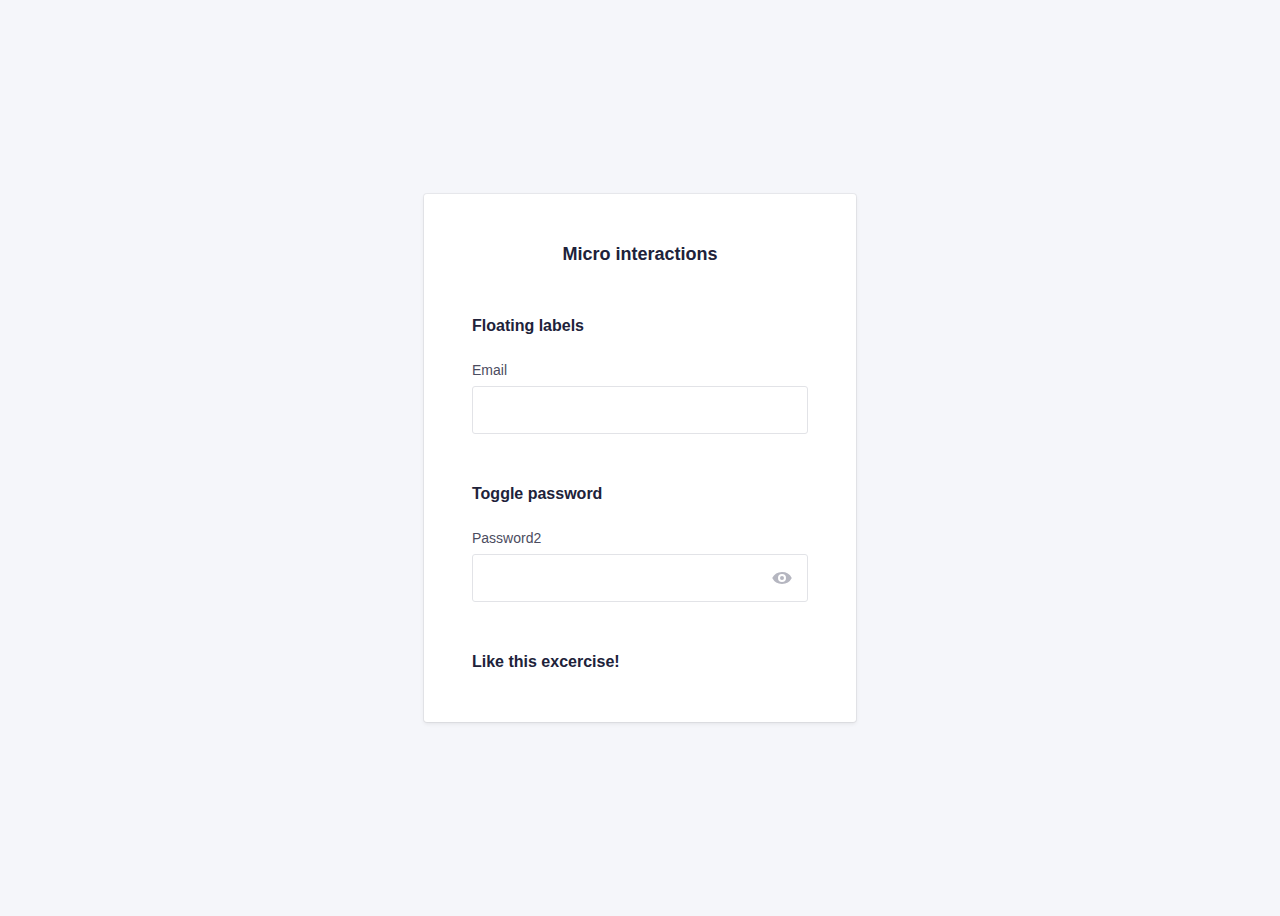
==== interactions.html @ 1d9cc1f0 "form validation" ====
<!doctype html>
<html lang="en">

<head>
    <meta charset="utf-8">
    <meta http-equiv="x-ua-compatible" content="ie=edge">
    <title>Blockport - Custom input types</title>
    <meta name="description" content="This is my HTML5 boilerplate.">
    <meta name="viewport" content="width=device-width, initial-scale=1.0">
    <meta name="msapplication-TileColor" content="#3385FF">
    <meta name="theme-color" content="#3385FF">

    <link rel="apple-touch-icon" sizes="180x180" href="apple-touch-icon.png">
    <link rel="icon" type="image/png" sizes="32x32" href="favicon-32x32.png">
    <link rel="icon" type="image/png" sizes="16x16" href="favicon-16x16.png">
    <link rel="manifest" href="site.webmanifest">
    <link rel="mask-icon" href="safari-pinned-tab.svg" color="#3385FF">

    <link rel="stylesheet" href="css/normalize.css">
    <link rel="stylesheet" href="css/screen.css">

    <script src="script/app.js"></script>
</head>

<body>
    <section class="o-row o-row--lg o-row--login o-row--beta">
        <div class="o-container u-max-width-xs">
            <form class="c-card" action="#">
                <div class="c-card__body">
                    <h2 class="c-card__title">
                        Micro interactions
                    </h2>
                    <div class="o-section">
                        <h5>
                            Floating labels
                        </h5>
                        <p class="c-form-field">
                            <label class="c-label" for="username">
                                Email
                            </label>
                            <input class="c-input" type="email" name="username" id="username" required>
                        </p>
                    </div>
                    <div class="o-section">
                        <h5>
                            Toggle password
                        </h5>
                        <p class="c-form-field">
                            <label class="c-label" for="password">Password2</label>


                            <span class="c-password-toggle-container">
                                <input class="js-password-input c-input c-input--password-with-toggle" type="password" name="password" id="password" required>

                                <span class="c-password-toggle">
                                    <input class="o-hide-accessible c-password-toggle__checkbox js-password-toggle" type="checkbox" id="visibilityToggle">
                                    <label class="c-password-toggle__label" for="visibilityToggle">
                                        <svg class="c-password-toggle__symbol c-password-toggle__symbol--show" xmlns="http://www.w3.org/2000/svg" viewBox="0 0 20 20">
                                            <path d="M6.4,133.876a11,11,0,0,1,19.571-.061l.029.061a11,11,0,0,1-19.571.061l-.029-.061Zm9.8,4a4,4,0,1,0,0-8h0a4,4,0,0,0,0,8Zm0-2a2,2,0,0,1,0-4h0a2,2,0,1,1,0,4Z"
                                                  transform="translate(-6.2 -123.876)" />
                                        </svg>
                                        <svg class="c-password-toggle__symbol c-password-toggle__symbol--hide" xmlns="http://www.w3.org/2000/svg" viewBox="0 0 20 20">
                                            <path d="M19.009,73.18l-1.77,1.78a3.908,3.908,0,0,0-1.037-.137,4,4,0,0,0-3.857,5.065l-.007-.028-2.76,2.75A11.106,11.106,0,0,1,6.4,78.82,11.014,11.014,0,0,1,19.076,73.2L19,73.18Zm3.8,1.85a11.163,11.163,0,0,1,3.2,3.79,11.014,11.014,0,0,1-12.7,5.622l.077.018,1.77-1.78a3.907,3.907,0,0,0,1.037.137,4,4,0,0,0,3.857-5.065l.007.028,2.76-2.75Zm-.25-3.99,1.42,1.42L9.839,86.6l-1.42-1.42Z"
                                                  transform="translate(-6.199 -68.82)" />
                                        </svg>
                                        <span class="o-hide-accessible">Toggle password visiblity</span>
                                    </label>
                                </span>



                            </span>

                        </p>
                    </div>
                    <div class="o-section">
                        <h5>
                            Like this excercise!
                        </h5>
                    </div>

                </div>
            </form>
        </div>
    </section>
</body>

</html>
---- css/screen.css ----
/*------------------------------------*\
#FONTS
\*------------------------------------*/

@font-face {
    font-family: "Inter Web";
    font-weight: 400;
    src: url("../fonts/Inter-Regular.woff2") format("woff2")
}

@font-face {
    font-family: "Inter Web";
    font-weight: 600;
    src: url("../fonts/Inter-SemiBold.woff2") format("woff2")
}

/*------------------------------------*\
#Variables
\*------------------------------------*/

:root {
    /* Global colors */
    --global-color-alpha-light: #4F95FF;
    --global-color-alpha: #3385FF;
    --global-color-alpha-dark: #2E77E6;
    --global-color-alpha-x-dark: #1B4186;
    --global-color-alpha-transparent: #3385ffbf;
    --global-color-alpha-x-transparent: #3385ff4d;

    --global-color-neutral-xxxx-light: #F5F6FA;
    --global-color-neutral-xxx-light: #E2E3E7;
    --global-color-neutral-xx-light: #caccd4;
    --global-color-neutral-x-light: #b5b6c0;
    --global-color-neutral-light: #a0a1ad;
    --global-color-neutral: #8b8c9a;
    --global-color-neutral-dark: #757787;
    --global-color-neutral-x-dark: #606274;
    --global-color-neutral-xx-dark: #4b4c60;
    --global-color-neutral-xxx-dark: #35374d;
    --global-color-neutral-xxxx-dark: #20223a;

    /* global page settings */
    --global-html-color: var(--global-color-neutral-xxxx-dark);
    --global-html-backgroundColor: var(--global-color-neutral-xxxx-light);
    --global-selection-backgroundColor: var(--global-color-alpha);    

    /* borders */
    --global-borderRadius: 3px;
    --global-borderWidth: 1px;

    /* transitions */
    --global-transitionTiming-alpha: .1s ease-out;

    /* Baseline settings */
    --global-baseline: 8px;         
    --global-whitespace: calc(var(--global-baseline) * 3); /* = 24px */

    --global-whitespace-xs: calc(var(--global-baseline) / 2); /* = 4px */
    --global-whitespace-sm: calc(var(--global-baseline) * 1); /*  = 8px */
    --global-whitespace-md: calc(var(--global-baseline) * 2); /*  = 16px */
    --global-whitespace-lg: calc(var(--global-baseline) * 4); /*  = 32px */
    --global-whitespace-xl: calc(var(--global-whitespace) * 2); /*  = 48px */
    --global-whitespace-xxl: calc(var(--global-whitespace) * 3); /*  = 72px */

    /* forms */
    --global-placeholder-color: var(--global-color-neutral-x-light);
    --global-input-backgroundColor: White;
    --global-input-color: var(--global-color-neutral-xxxx-dark);
    --global-input-borderColor: var(--global-color-neutral-xxx-light);
    --global-input-hover-borderColor: var(--global-color-neutral-xx-light);
    --global-input-focus-borderColor: var(--global-color-alpha);
    --global-input-focus-boxShadowColor: var(--global-color-alpha-x-transparent);
    --global-input-focus-boxShadow: 0 0 0 3px var(--global-input-focus-boxShadowColor);
    --global-input-error-borderColor: orangered;

    /* TODO */
    --global-color-error: crimson;
    
}

/*------------------------------------*\
#GENERIC
\*------------------------------------*/

/*
    Generic: Page
    ---
    Global page styles + universal box-sizing:
*/

html {
    background-color: var(--global-html-backgroundColor);
    color: var(--global-html-color);
    font-size: 16px;
    line-height: 1.5;
    font-family: "Inter Web", Helvetica, arial, sans-serif;
    box-sizing: border-box;
    -webkit-font-smoothing: antialiased;
    -moz-osx-font-smoothing: grayscale;
}

*,
*:before,
*:after {
    box-sizing: inherit;
}

/*
* Remove text-shadow in selection highlight:
* https://twitter.com/miketaylr/status/12228805301
*
* Customize the background color to match your design.
*/

::-moz-selection {
    background: var(--global-selection-backgroundColor);
    color: white;
    text-shadow: none;
}

::selection {
    background: var(--global-selection-backgroundColor);
    color: white;
    text-shadow: none;
}

/*------------------------------------*\
#Elements
\*------------------------------------*/

/*
Elements: Images
---
Default markup for images to make them responsive
*/

img {
    max-width: 100%;
    vertical-align: top;
}

/*
    Elements: typography
    ---
    Default markup for typographic elements
*/

h1,
h2,
h3 {
    font-weight: 600;
}

h1 {
    font-size: 36px;
    line-height: 48px;
    margin: 0 0 var(--global-whitespace);
}

h2 {
    font-size: 32px;
    line-height: 40px;
    margin: 0 0 var(--global-whitespace);
}

h3 {
    font-size: 26px;
    line-height: 32px;
    margin: 0 0 var(--global-whitespace);
}

h4,
h5,
h6 {
    font-size: 16px;
    font-weight: 600;
    line-height: 24px;
    margin: 0 0 var(--global-whitespace);
}

p,
ol,
ul,
dl,
table,
address,
figure {
    margin: 0 0 var(--global-whitespace);
}

ul,
ol {
    padding-left: var(--global-whitespace);
}

li ul,
li ol {
    margin-bottom: 0;
}

blockquote {
    font-style: normal;
    font-size: 23px;
    line-height: 32px;
    margin: 0 0 var(--global-whitespace);
}

blockquote * {
    font-size: inherit;
    line-height: inherit;
}

figcaption {
    font-weight: 400;
    font-size: 12px;
    line-height: 16px;
    margin-top: var(--global-whitespace-sm);
}

hr {
    border: 0;
    height: 1px;
    background: LightGrey;
    margin: 0 0 var(--global-whitespace);
}

a,
a:visited {
    transition: all var(--global-transitionTiming-alpha);
    color: var(--global-color-alpha);
    outline-color: var(--global-link-BoxShadowColor);
    outline-width: medium;
    outline-offset: 2px;
}

a:hover,
a:focus {
    color: var(--global-color-alpha-light);
}

a:active {
    color: var(--global-color-alpha-dark);
}

label,
input {
    display: block;
}

select {
    width: 100%;
}

input::placeholder {
    color: var(--global-placeholder-color);
}

/*------------------------------------*\
#OBJECTS
\*------------------------------------*/

/*
    Objects: Row
    ---
    Creates a horizontal row that stretches the viewport and adds padding around children
*/

.o-row {
    position: relative;
    padding: var(--global-whitespace) var(--global-whitespace) 0;
}

.o-row--login {
    min-height: 100vh;
    display: flex;
    align-items: center;
}

/* size modifiers */

.o-row--lg {
    padding-top: var(--global-whitespace-xl);
    padding-bottom: var(--global-whitespace);
}

.o-row--xl {
    padding-top: var(--global-whitespace-xxl);
    padding-bottom: var(--global-whitespace-xl);
}

@media (min-width: 768px) {
    .o-row {
        padding-left: var(--global-whitespace-xl);
        padding-right: var(--global-whitespace-xl);
    }
}

@media (min-width: 992px) {
    .o-row--xl {
        padding-top: 96px;
        padding-bottom: var(--global-whitespace-xxl);
    }
}

/*
    Objects: Container
    ---
    Creates a horizontal container that sets de global max-width
*/

.o-container {
    margin-left: auto;
    margin-right: auto;
    max-width: 79.5em; /* 79.5 * 16px = 1272 */
    width: 100%;
}

/*
    Objects: section
    ---
    Creates vertical whitespace between adjacent sections inside a row
*/

.o-section {
    position: relative;
}

.o-section + .o-section {
    padding-top: var(--global-whitespace);
}

@media (min-width: 768px) {
    .o-section--lg + .o-section--lg,
    .o-section--xl + .o-section--xl {
        padding-top: var(--global-whitespace-xl);
    }
}

@media (min-width: 992px) {
    .o-section--xl + .o-section--xl {
        padding-top: var(--global-whitespace-xxl);
    }
}

/*
    Objects: Layout
    ---
    The layout object provides us with a column-style layout system. This object
    contains the basic structural elements, but classes should be complemented
    with width utilities
*/

.o-layout {
    display: flex;
    flex-wrap: wrap;
}

.o-layout__item {
    width: 100%;
}

/* gutter modifiers, these affect o-layout__item too */

.o-layout--gutter {
    margin: 0 -12px;
}

.o-layout--gutter > .o-layout__item {
    padding: 0 calc(var(--global-whitespace) / 2);
}

.o-layout--gutter-sm {
    margin: 0 -6px;
}

.o-layout--gutter-sm > .o-layout__item {
    padding: 0 6px;
}

.o-layout--gutter-lg {
    margin: 0 -24px;
}

.o-layout--gutter-lg > .o-layout__item {
    padding: 0 24px;
}

.o-layout--gutter-xl {
    margin: 0 -48px;
}

.o-layout--gutter-xl > .o-layout__item {
    padding: 0 var(--global-whitespace-xl);
}

/* reverse horizontal row modifier */

.o-layout--row-reverse {
    flex-direction: row-reverse;
}

/* Horizontal alignment modifiers*/

.o-layout--justify-start {
    justify-content: flex-start;
}

.o-layout--justify-end {
    justify-content: flex-end;
}

.o-layout--justify-center {
    justify-content: center;
}

.o-layout--justify-space-around {
    justify-content: space-around;
}

.o-layout--justify-space-evenly {
    justify-content: space-evenly;
}

.o-layout--justify-space-between {
    justify-content: space-between;
}

/* Vertical alignment modifiers */

.o-layout--align-start {
    align-items: flex-start;
}

.o-layout--align-end {
    align-items: flex-end;
}

.o-layout--align-center {
    align-items: center;
}

.o-layout--align-baseline {
    align-items: baseline;
}

/* Vertical alignment modifiers that only work if there is one than one flex item */

.o-layout--align-content-start {
    align-content: start;
}

.o-layout--align-content-end {
    align-content: end;
}

.o-layout--align-content-center {
    align-content: center;
}

.o-layout--align-content-space-around {
    align-content: space-around;
}

.o-layout--align-content-space-between {
    align-content: space-between;
}

/*
    Objects: List
    ---
    Small reusable object to remove default list styling from lists
*/

.o-list {
    list-style: none;
    padding: 0;
}

/*
    Object: Button reset
    ---
    Small button reset object
*/

.o-button-reset {
    border: none;
    margin: 0;
    padding: 0;
    width: auto;
    overflow: visible;
    background: transparent;

    /* inherit font & color from ancestor */
    color: inherit;
    font: inherit;

    /* Normalize `line-height`. Cannot be changed from `normal` in Firefox 4+. */
    line-height: normal;

    /* Corrects font smoothing for webkit */
    -webkit-font-smoothing: inherit;
    -moz-osx-font-smoothing: inherit;

    /* Corrects inability to style clickable `input` types in iOS */
    -webkit-appearance: none;
}

/*
    Object: Hide accessible
    ---
    Accessibly hide any element
*/

.o-hide-accessible {
    position: absolute;
    width: 1px;
    height: 1px;
    padding: 0;
    margin: -1px;
    overflow: hidden;
    clip: rect(0, 0, 0, 0);
    border: 0;
}

/*------------------------------------*\
#COMPONENTS
\*------------------------------------*/

/*
    Component: Logo
    ---
    Website main logo
*/

.c-logo {
    --logo__path--1--Fill: var(--global-color-neutral-xxxx-dark);
    --logo__path--2--Fill: var(--global-color-alpha);
    --logo__path--3--Fill: var(--global-color-alpha-x-dark);
    height: var(--global-whitespace);
    display: flex;
    align-items: center;
    justify-content: center;
    margin-bottom: var(--global-whitespace-xl);
}

.c-logo__symbol {
    height: 100%;
}

.c-logo__path--1 {
    fill: var(--logo__path--1--Fill);
}

.c-logo__path--2 {
    fill: var(--logo__path--2--Fill);
}

.c-logo__path--3 {
    fill: var(--logo__path--3--Fill);
}

/*
    Component: Card
    ---
    Card with box shadow
*/

.c-card {
    --card-backgroundColor: White;
    --card__footer-borderColor: var(--global-color-neutral-xxx-light);
    --card-borderRadius: var(--global-borderRadius);
    background-color: var(--card-backgroundColor);
    margin-bottom: var(--global-whitespace);
    border-radius: var(--card-borderRadius);
    box-shadow: 0 0 0 1px rgba(0,0,0, 0.05), 0 2px 4px rgba(0,0,0,.075);
    overflow: hidden;
}

/* Add padding to child for more flexibility */
.c-card__body,
.c-card__footer {
    padding: var(--global-whitespace) var(--global-whitespace) 0;
    overflow: auto; /* Fix margin collapse */
}

.c-card__footer {   
    text-align: center;
    border-top: 1px solid var(--card__footer-borderColor);
}

.c-card__title {
    text-align: center;
    font-size: 18px;
    line-height: var(--global-whitespace);
    font-weight: 600;
}

@media (min-width: 27em) {
    .c-card__body {
        padding: var(--global-whitespace-xl) var(--global-whitespace-xl) var(--global-whitespace);
    }

    .c-card__title {
        margin-bottom: var(--global-whitespace-xl);
    }
}

/*
    Component: Forms
    ---
    Everything form related here
*/

.has-error {
  --label-color: var(--global-color-error);
  --input-borderColor: var(--global-input-error-borderColor);
}


.c-form-field--option {
    display: flex;
    align-items: center;
}

/*
    Component: Input
    ---
    Class to put on all input="text" like form inputs
*/


.c-input {
    -webkit-appearance: none;
    -moz-appearance: none;
    appearance: none;
    width: 100%;
    border: var(--global-borderWidth) solid var(--input-borderColor, var(--global-input-borderColor));
    border-radius: var(--global-borderRadius);
    background-color: var(--global-input-backgroundColor);
    color: var(--global-input-color);
    font-family: inherit;
    font-size: 16px;
    line-height: calc(var(--global-baseline) * 3);
    padding: calc(var(--global-baseline) * 1.5 - var(--global-borderWidth)) var(--global-whitespace-md);
    outline: none;
    transition: border var(--global-transition-timing-alpha), box-shadow var(--global-transition-timing-alpha);
}

.c-input:invalid {
    box-shadow: unset;
}


.c-input:hover {
    border-color: var(--global-input-hover-borderColor);
}

.c-input:focus,
.c-input:active {
    border-color: var(--global-input-focus-borderColor);
    box-shadow: var(--global-input-focus-boxShadow);
}

/*
Input password with toggle checkbox on top of it needs
more padding on the right to avoid overlap
*/

.c-input--password-with-toggle {
    padding-right: 52px;
}

/* option input for checkboxes and radio buttons */

.c-option {
    margin-right: var(--global-whitespace-sm);
}

/*
    Component: Label
    ---
    Class to put on all form labels
*/

.c-label {
    display: flex;
    justify-content: space-between;
    margin-bottom: 0;
    padding-bottom: var(--global-whitespace-sm);
    font-size: 14px;
    line-height: 16px;
    color: var(--label-color, var(--global-color-neutral-xx-dark));
}

.c-label--option {
    padding-bottom: 0;
}

/*
    Component: Button
    ---
    Class to put on form buttons or
*/

.c-button {    
    --button-borderColor: var(--global-color-alpha-dark);
    --button-hover-borderColor: var(--global-color-alpha-dark);
    --button-active-borderColor: var(--global-color-alpha-dark);
    --button-focus-borderColor:var(--global-color-alpha-dark);
    --button-backgroundColor: var(--global-color-alpha);
    --button-hover-backgroundColor: var(--global-color-alpha-light);
    --button-active-backgroundColor: var(--global-color-alpha-dark);
    --button-focus-backgroundColor: var(--global-color-alpha);    
    --button-focus-boxShadow: var(--global-input-focus-boxShadow);
    font-size: 16px;
    font-weight: 600;
    border-radius: var(--global-borderRadius);
    border: 1px solid var(--button-borderColor);
    background-color: var(--button-backgroundColor);
    color: #fff;
    line-height: calc(var(--global-baseline) * 3);
    padding: calc(var(--global-baseline) * 1.5 - var(--global-borderWidth)) var(--global-whitespace-md);
    width: 100%;
    outline: none;
    box-shadow: var(--button-boxShadow, 0);
    transition: all var(--global-transitionTiming-alpha) var(--global-transitionEasing-out);
}

.c-button:hover {
    border-color: var(--button-hover-borderColor);
    background-color: var(--button-hover-backgroundColor);
}

.c-button:focus {
    background-color: var(--button-focus-backgroundColor);
    border-color: var(--button-focus-borderColor);
    box-shadow: var(--button-focus-boxShadow);
}

.c-button:active {
    background-color: var(--button-active-backgroundColor);
    border-color: var(--button-active-borderColor);
    box-shadow: var(--button-active-boxShadow, 0);
}

/*
    Component: Option list
*/

.c-option-list {
    margin-bottom: var(--global-whitespace);
}

.c-option-list__item {
    margin-bottom: calc(var(--global-whitespace) / 2);
}

/*
    Custom option
    ---
    Custom checkboxes & radio buttons
*/

/* Hide the actual input with the class .o-hide-accessible */

.c-custom-option {
    --custom-option__symbol-Fill: var(--global-color-alpha);
    display: flex;
    align-items: center;
}

.c-custom-option__fake-input {
    display: flex;
    align-items: center;
    justify-content: center;
    width: var(--global-whitespace-md);
    height: var(--global-whitespace-md);
    margin-right: var(--global-whitespace-sm);
    background: var(--global-input-backgroundColor);
    border: var(--global-borderWidth) solid var(--custom-option-borderColor, var(--global-input-borderColor));
    box-shadow: var(--custom-option-boxShadow, 0);
    transition: border var(--global-transitionTiming-alpha), box-shadow var(--global-transitionTiming-alpha);
}

.c-custom-option__fake-input--checkbox {
    border-radius: var(--global-borderRadius);
}

.c-custom-option__fake-input--radio {
    border-radius: 100%;
}

.c-custom-option__symbol {
    display: block;
    opacity: 0; /* Hide the symbol initially */
    transform: scale(.5);
    transition: transform var(--global-transitionTiming-alpha), opacity var(--global-transitionTiming-alpha);
}

.c-custom-option__fake-input--checkbox .c-custom-option__symbol {
    width: 10px;
    height: 10px;
    fill: var(--custom-option__symbol-Fill);
}

.c-custom-option__fake-input--radio .c-custom-option__symbol {
    background-color: var(--custom-option__symbol-Fill);
    border-radius: 100%;
    width: 6px;
    height: 6px;
}

/* hover state */

.c-custom-option:hover {
    --custom-option-borderColor: var(--global-input-hover-borderColor);
}

/* focused and active state */

.c-option--hidden:focus + .c-custom-option,
.c-option--hidden:active + .c-custom-option {
    --custom-option-borderColor: var(--global-input-focus-borderColor);
    --custom-option-boxShadow: var(--global-input-focus-boxShadow);
}

/* checked state */

.c-option--hidden:checked + .c-custom-option .c-custom-option__symbol {
    opacity: 1; /* Show the symbol when the invisible checkbox/radio button is checked */
    transform: scale(1);
}

/*
    Component: Custom Toggle
    ---
    Visually change a checkbox into a toggle
*/

.c-custom-toggle-list {
    --toggle-list-borderColor: var(--global-color-neutral-xxx-light);
    margin-bottom: var(--global-whitespace);
}

.c-custom-toggle-list__item {
    margin-bottom: calc(var(--global-whitespace) / 2);
}

.c-custom-toggle-list__item + .c-custom-toggle-list__item {
    padding-top: calc(var(--global-whitespace) / 2);
    border-top: 1px solid var(--toggle-list-borderColor);
}

.c-custom-toggle {
    --toggle-backgroundColor: var(--global-color-neutral-xxxx-light);
    --toggle-checked-borderColor: var(--global-color-alpha-dark);
    --toggle-checked-backgroundColor: var(--global-color-alpha);
    --toggle-focus-boxShadow: var(--global-input-focus-boxShadow);
    --toggle__switch-backgroundColor: White;
    --toggle__switch-checked-backgroundColor: White;
    --toggle__switch-transition: all var(--global-transitionTiming-alpha);
    display: flex;
    align-items: center;
}

.c-custom-toggle--inverted {
    flex-direction: row-reverse;
    justify-content: space-between;
}

.c-custom-toggle__fake-input {
    display: block;
    height: 24px;
    width: 48px;
    margin-right: var(--global-whitespace-md);
    background-color: var(--toggle-backgroundColor);
    border-radius: 32px;
    border: var(--global-borderWidth) solid var(--toggle-borderColor, var(--global-input-borderColor));
    transition: all var(--global-transitionTiming-alpha);
    box-shadow: var(--toggle-boxShadow, 0);
}

.c-custom-toggle--inverted .c-custom-toggle__fake-input {
    margin-right: 0;
}

.c-custom-toggle__fake-input::after {
    position: relative;
    display: block;
    content: '';
    height: 22px;
    width: 22px;
    border-radius: 22px;
    box-shadow: 0 1px 3px 1px rgba(0,0,0,.2);
    background-color: var(--toggle__switch-backgroundColor);
    transition: var(--toggle__switch-transition);
}

/* focused and active state */

.c-option--hidden:focus + .c-custom-toggle,
.c-option--hidden:active + .c-custom-toggle {
    --toggle-borderColor: var(--global-input-focus-borderColor);
    --toggle-boxShadow: var(--toggle-focus-boxShadow);
}

/* checked state */

.c-option--hidden:checked + .c-custom-toggle {
    --toggle-backgroundColor: var(--toggle-checked-backgroundColor);
    --toggle-borderColor: var(--toggle-checked-borderColor);
    --toggle__switch-backgroundColor: var(--toggle__switch-checked-backgroundColor);    
}

.c-option--hidden:checked + .c-custom-toggle .c-custom-toggle__fake-input::after {
    transform: translate(24px,0);
}

/* special active state */

.c-option--hidden:active + .c-custom-toggle .c-custom-toggle__fake-input::after {
    width: 28px;
}

.c-option--hidden:active:checked + .c-custom-toggle .c-custom-toggle__fake-input::after {
    margin-left: -6px;
}

/*
    Component: Custom Select
    ---
    Custom select dropdown
*/


.c-custom-select {
    display: block;
    position: relative;
}

.c-custom-select__symbol {
    width: var(--global-whitespace);
    height: var(--global-whitespace);
    position: absolute;
    top: calc(var(--global-whitespace) / 2);
    right: calc(var(--global-whitespace) / 2);
    pointer-events: none;
    fill: var(--global-color-neutral-x-light);
}

/*
    Component: Password Toggle
    ---
    Password toggle custom checkbox
*/

.c-password-toggle-container {
    position: relative;
    display: block;
}

.c-password-toggle {
    position: absolute;
    top: 0;
    right: 0;
    bottom: 0;
}




.c-password-toggle__label {
    display: flex;
    align-items: center;
    padding: 14px 16px;

    cursor: pointer;
}

.c-password-toggle__symbol {
    display: block;
    fill: var(--global-color-neutral-x-light);
    height: 20px;
    width: 20px;
}

/* symbol staat sandaard op block */
.c-password-toggle__symbol--show {
    display: block;
}

/* symbol staat sandaard op none */
.c-password-toggle__symbol--hide {
    display: none;
}

/* als checkbox:checked, --hide == block */
.c-password-toggle__checkbox:checked + .c-password-toggle__label .c-password-toggle__symbol--hide {
    display: block;
}

/* als checkbox:checked, --show == none */
.c-password-toggle__checkbox:checked + .c-password-toggle__label .c-password-toggle__symbol--show {
    display: none;
}



/*------------------------------------*\
#UTILITIES
\*------------------------------------*/

/*
    Utilities: color
    ---
    Utility classes to put specific colors onto elements
*/

.u-color-neutral {
    color: var(--global-color-neutral);
}

.u-color-neutral-dark {
    color: var(--global-color-neutral-dark);
}

/*
    Utilities: spacing
    ---
    Utility classes to put specific margins and paddings onto elements
*/

.u-pt-clear {
    padding-top: 0 !important;
}

.u-mb-clear {
    margin-bottom: 0 !important;
}

.u-mb-xs {
    margin-bottom: 4px !important;
}

.u-mb-sm {
    margin-bottom: var(--global-whitespace-sm) !important;
}

.u-mb-md {
    margin-bottom: var(--global-whitespace-md) !important;
}

.u-mb-lg {
    margin-bottom: var(--global-whitespace-lg) !important;
}

.u-mb-xl {
    margin-bottom: var(--global-whitespace-xl) !important;
}

/*
    Utilities: max-width
    ---
    Utility classes to put specific max widths onto elements
*/

.u-max-width-xs {
    max-width: 27em !important;
}

.u-max-width-sm {
    max-width: 39em !important;
}

.u-max-width-md {
    max-width: 50em !important;
}

.u-max-width-lg {
    max-width: 63.5em !important;
}

.u-max-width-none {
    max-width: none !important;
}


/*
    Utilities: align
    ---
    Utility classes align text or components
*/

.u-align-text-center {
    text-align: center;
}

.u-align-center {
    margin: 0 auto;
}

/*
    Utilities: text
    Utility classes to create smaller or bigger test
*/

.u-text-sm {
    font-size: 14px;
}

.u-text--right {
    text-align: right;
}

/*
    Utility: Widths
    ---
    Utility classes to put specific widths onto elements
    Will be mostly used on o-layout__item
*/

.u-width-auto {
    width: auto !important;
}

.u-1-of-2 {
    width: 50% !important;
}

.u-1-of-3 {
    width: 33.3333333333% !important;
}

.u-2-of-3 {
    width: 66.6666666667% !important;
}

.u-1-of-4 {
    width: 25% !important;
}

.u-3-of-4 {
    width: 75% !important;
}

.u-1-of-5 {
    width: 20% !important;
}

.u-2-of-5 {
    width: 40% !important;
}

.u-3-of-5 {
    width: 60% !important;
}

.u-4-of-5 {
    width: 80% !important;
}

.u-1-of-6 {
    width: 16.6666666667% !important;
}

.u-5-of-6 {
    width: 83.3333333333% !important;
}

@media (min-width: 576px) {
    .u-1-of-2-bp1 {
        width: 50% !important;
    }
    .u-1-of-3-bp1 {
        width: 33.3333333333% !important;
    }
    .u-2-of-3-bp1 {
        width: 66.6666666667% !important;
    }
    .u-1-of-4-bp1 {
        width: 25% !important;
    }
    .u-3-of-4-bp1 {
        width: 75% !important;
    }
    .u-1-of-5-bp1 {
        width: 20% !important;
    }
    .u-2-of-5-bp1 {
        width: 40% !important;
    }
    .u-3-of-5-bp1 {
        width: 60% !important;
    }
    .u-4-of-5-bp1 {
        width: 80% !important;
    }
    .u-1-of-6-bp1 {
        width: 16.6666666667% !important;
    }
    .u-5-of-6-bp1 {
        width: 83.3333333333% !important;
    }
}

@media (min-width: 768px) {
    .u-1-of-2-bp2 {
        width: 50% !important;
    }
    .u-1-of-3-bp2 {
        width: 33.3333333333% !important;
    }
    .u-2-of-3-bp2 {
        width: 66.6666666667% !important;
    }
    .u-1-of-4-bp2 {
        width: 25% !important;
    }
    .u-3-of-4-bp2 {
        width: 75% !important;
    }
    .u-1-of-5-bp2 {
        width: 20% !important;
    }
    .u-2-of-5-bp2 {
        width: 40% !important;
    }
    .u-3-of-5-bp2 {
        width: 60% !important;
    }
    .u-4-of-5-bp2 {
        width: 80% !important;
    }
    .u-1-of-6-bp2 {
        width: 16.6666666667% !important;
    }
    .u-5-of-6-bp2 {
        width: 83.3333333333% !important;
    }
}

@media (min-width: 992px) {
    .u-1-of-2-bp3 {
        width: 50% !important;
    }
    .u-1-of-3-bp3 {
        width: 33.3333333333% !important;
    }
    .u-2-of-3-bp3 {
        width: 66.6666666667% !important;
    }
    .u-1-of-4-bp3 {
        width: 25% !important;
    }
    .u-3-of-4-bp3 {
        width: 75% !important;
    }
    .u-1-of-5-bp3 {
        width: 20% !important;
    }
    .u-2-of-5-bp3 {
        width: 40% !important;
    }
    .u-3-of-5-bp3 {
        width: 60% !important;
    }
    .u-4-of-5-bp3 {
        width: 80% !important;
    }
    .u-1-of-6-bp3 {
        width: 16.6666666667% !important;
    }
    .u-5-of-6-bp3 {
        width: 83.3333333333% !important;
    }
}

@media (min-width: 1200px) {
    .u-1-of-2-bp4 {
        width: 50% !important;
    }
    .u-1-of-3-bp4 {
        width: 33.3333333333% !important;
    }
    .u-2-of-3-bp4 {
        width: 66.6666666667% !important;
    }
    .u-1-of-4-bp4 {
        width: 25% !important;
    }
    .u-3-of-4-bp4 {
        width: 75% !important;
    }
    .u-1-of-5-bp4 {
        width: 20% !important;
    }
    .u-2-of-5-bp4 {
        width: 40% !important;
    }
    .u-3-of-5-bp4 {
        width: 60% !important;
    }
    .u-4-of-5-bp4 {
        width: 80% !important;
    }
    .u-1-of-6-bp4 {
        width: 16.6666666667% !important;
    }
    .u-5-of-6-bp4 {
        width: 83.3333333333% !important;
    }
}

/*------------------------------------*\
#MEDIA
\*------------------------------------*/

/*
    Media Queries
    ---
    EXAMPLE Media Queries for Responsive Design.
    These examples override the primary ('mobile first') styles.
    USE THEM INLINE!
*/

/* Extra small devices (portrait phones, less than 576px)
No media query since this is the default in mobile first design
*/

/* Small devices (landscape phones, 576px and up)
@media (min-width: 576px) {}
*/

/* Medium devices (tablets, 768px and up)
@media (min-width: 768px) {}
*/

/* Large devices (landscape tablets, desktops, 992px and up)
@media (min-width: 992px) {}
*/

/* Extra large devices (large desktops, 1200px and up)
@media (min-width: 1200px) {}
*/

/*
    Print styles.
    ---
    Inlined to avoid the additional HTTP request:
    http://www.phpied.com/delay-loading-your-print-css/
*/

@media print {
    *,
    *:before,
    *:after {
        background: transparent !important;
        color: #000 !important;
        /* Black prints faster:
        http://www.sanbeiji.com/archives/953 */
        box-shadow: none !important;
        text-shadow: none !important;
    }
    a,
    a:visited {
        text-decoration: underline;
    }
    a[href]:after {
        content: " (" attr(href) ")";
    }
    abbr[title]:after {
        content: " (" attr(title) ")";
    }
    /*
    * Don't show links that are fragment identifiers,
    * or use the `javascript:` pseudo protocol
    */
    a[href^="#"]:after,
    a[href^="javascript:"]:after {
        content: "";
    }
    pre {
        white-space: pre-wrap !important;
    }
    pre,
    blockquote {
        border: 1px solid #999;
        page-break-inside: avoid;
    }
    /*
    * Printing Tables:
    * http://css-discuss.incutio.com/wiki/Printing_Tables
    */
    thead {
        display: table-header-group;
    }
    tr,
    img {
        page-break-inside: avoid;
    }
    p,
    h2,
    h3 {
        orphans: 3;
        widows: 3;
    }
    h2,
    h3 {
        page-break-after: avoid;
    }
}
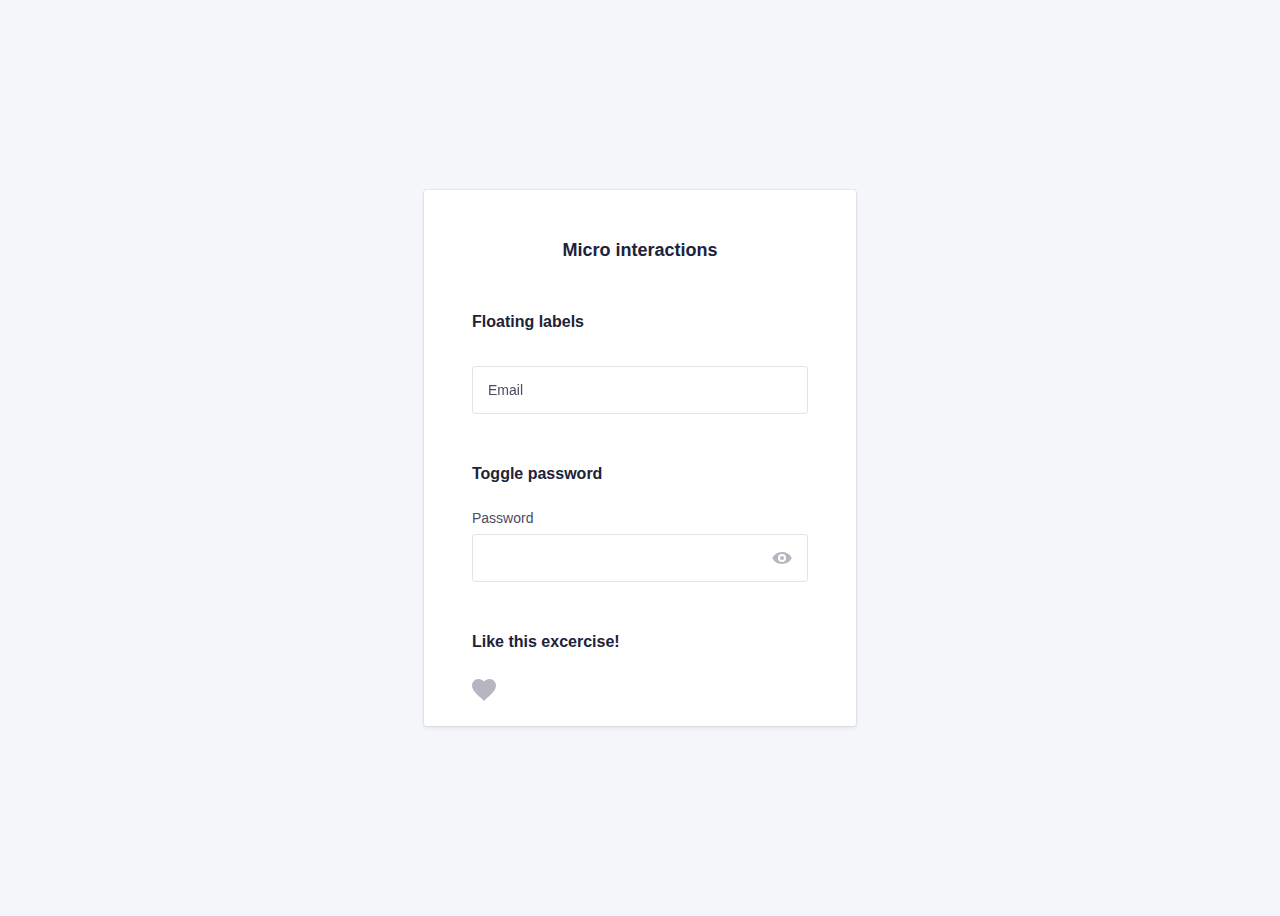
==== commit 422f3ab3: "like button" ====
--- a/interactions.html
+++ b/interactions.html
@@ -19,7 +19,8 @@
     <link rel="stylesheet" href="css/normalize.css">
     <link rel="stylesheet" href="css/screen.css">
 
-    <script src="script/app.js"></script>
+    <script src="script/floatingLabels.js"></script>
+    <script src="script/passwordToggle.js"></script>
 </head>
 
 <body>
@@ -36,9 +37,9 @@
                         </h5>
                         <p class="c-form-field">
                             <label class="c-label" for="username">
-                                Email
+                                <span class="c-label--floating js-email-label">Email</span>
                             </label>
-                            <input class="c-input" type="email" name="username" id="username" required>
+                            <input class="c-input js-email-input" type="email" name="username" id="username" required>
                         </p>
                     </div>
                     <div class="o-section">
@@ -46,7 +47,7 @@
                             Toggle password
                         </h5>
                         <p class="c-form-field">
-                            <label class="c-label" for="password">Password2</label>
+                            <label class="c-label" for="password">Password</label>
 
 
                             <span class="c-password-toggle-container">
@@ -77,8 +78,17 @@
                         <h5>
                             Like this excercise!
                         </h5>
+                        <div class="c-like">
+                            <input id="likeBtn" type="checkbox" class="o-hide-accessible c-like__input">
+                            <label class="c-like__label c-label" for="likeBtn">
+                                <span class="c-like__fake-input">
+                                    <svg class="c-like__symbol" xmlns="http://www.w3.org/2000/svg" xmlns:xlink="http://www.w3.org/1999/xlink" version="1.1" id="Capa_1" x="0px" y="0px" viewBox="0 0 510 510" style="enable-background:new 0 0 510 510;" xml:space="preserve">
+                                        <path d="M255,489.6l-35.7-35.7C86.7,336.6,0,257.55,0,160.65C0,81.6,61.2,20.4,140.25,20.4c43.35,0,86.7,20.4,114.75,53.55 C283.05,40.8,326.4,20.4,369.75,20.4C448.8,20.4,510,81.6,510,160.65c0,96.9-86.7,175.95-219.3,293.25L255,489.6z"> </path>
+                                    </svg>
+                                </span>
+                            </label>
+                        </div>
                     </div>
-
                 </div>
             </form>
         </div>
--- a/css/screen.css
+++ b/css/screen.css
@@ -75,6 +75,8 @@
 
     /* TODO */
     --global-color-error: crimson;
+
+    --global-color-like: #D80027;
     
 }
 
@@ -616,6 +618,13 @@
   --input-borderColor: var(--global-input-error-borderColor);
 }
 
+.c-form-field {
+    position: relative;
+}
+
+.c-form-field:focus-within .c-label--floating {
+    transform: translateY(-24px);
+}
 
 .c-form-field--option {
     display: flex;
@@ -690,6 +699,22 @@
     font-size: 14px;
     line-height: 16px;
     color: var(--label-color, var(--global-color-neutral-xx-dark));
+}
+
+.c-label--floating {
+    position: absolute;
+    top: 20px;
+    left: 8px;
+    padding: 4px 8px;
+    will-change: transform;
+    transform: translateY(0);
+    transition: transform 200ms ease-in-out;
+    box-shadow: 0 0 4px 4px rgba(255,255,255,0.8);
+    background: white;
+}
+
+.is-floating {
+    transform: translateY(-24px);
 }
 
 .c-label--option {
@@ -1005,6 +1030,47 @@
 }
 
 
+/*
+    Component: Like button
+    ---
+    Custom like button with micro interaction
+*/
+
+.c-like {
+
+}
+
+.c-like__label {
+    display: flex;
+    justify-content: space-between;
+    padding: 0;
+}
+
+.c-like__symbol {
+    height: 24px;
+    fill: var(--global-color-neutral-x-light);
+    transition: fill 0.15s, transform 0.5s ease-out;
+}
+
+.c-like__fake-input {
+    display: flex;
+    align-items: center;
+    justify-content: center;
+}
+
+.c-like__fake-input:active {
+    transform: scale(0.9);
+    transition: transform 0.1s ease-out;
+}
+
+
+
+.c-like__input:checked + .c-like__label .c-like__symbol {
+    fill: red;
+    transform: rotate(360deg);
+}
+
+
 
 /*------------------------------------*\
 #UTILITIES
